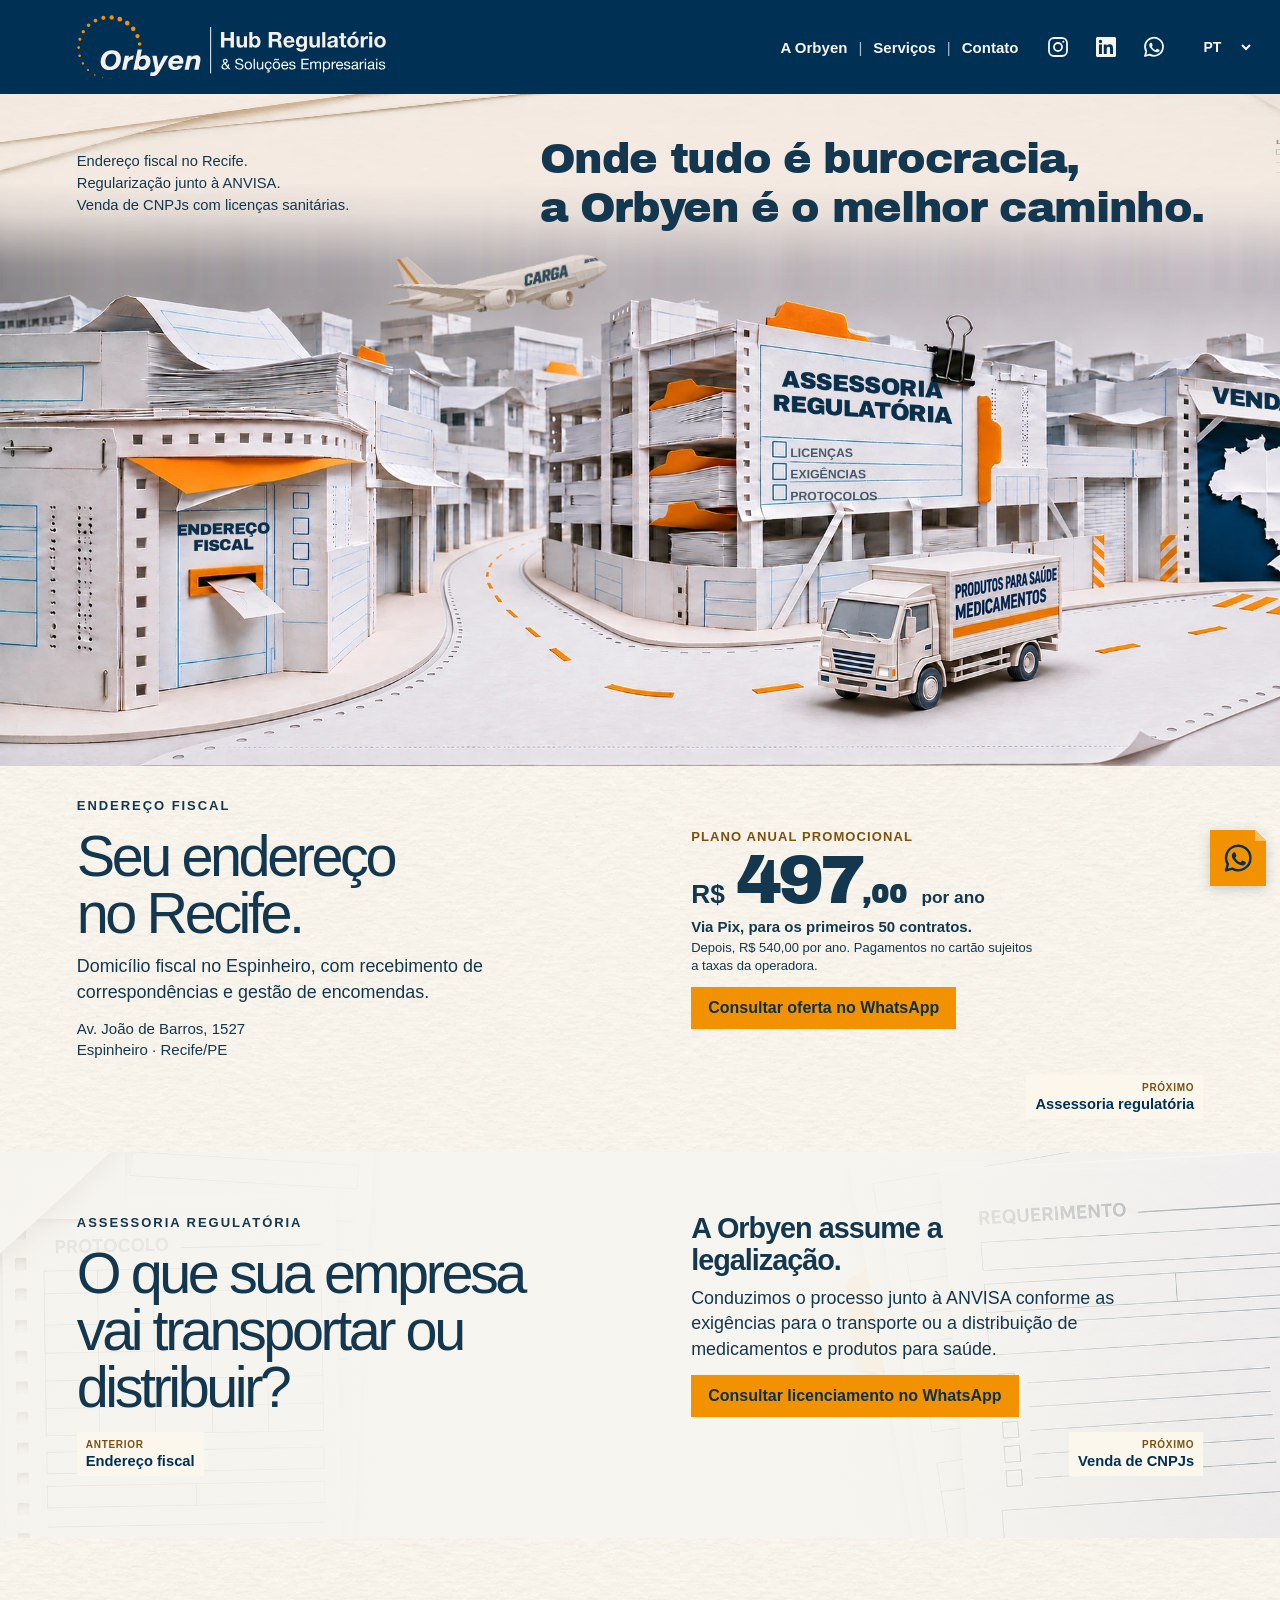
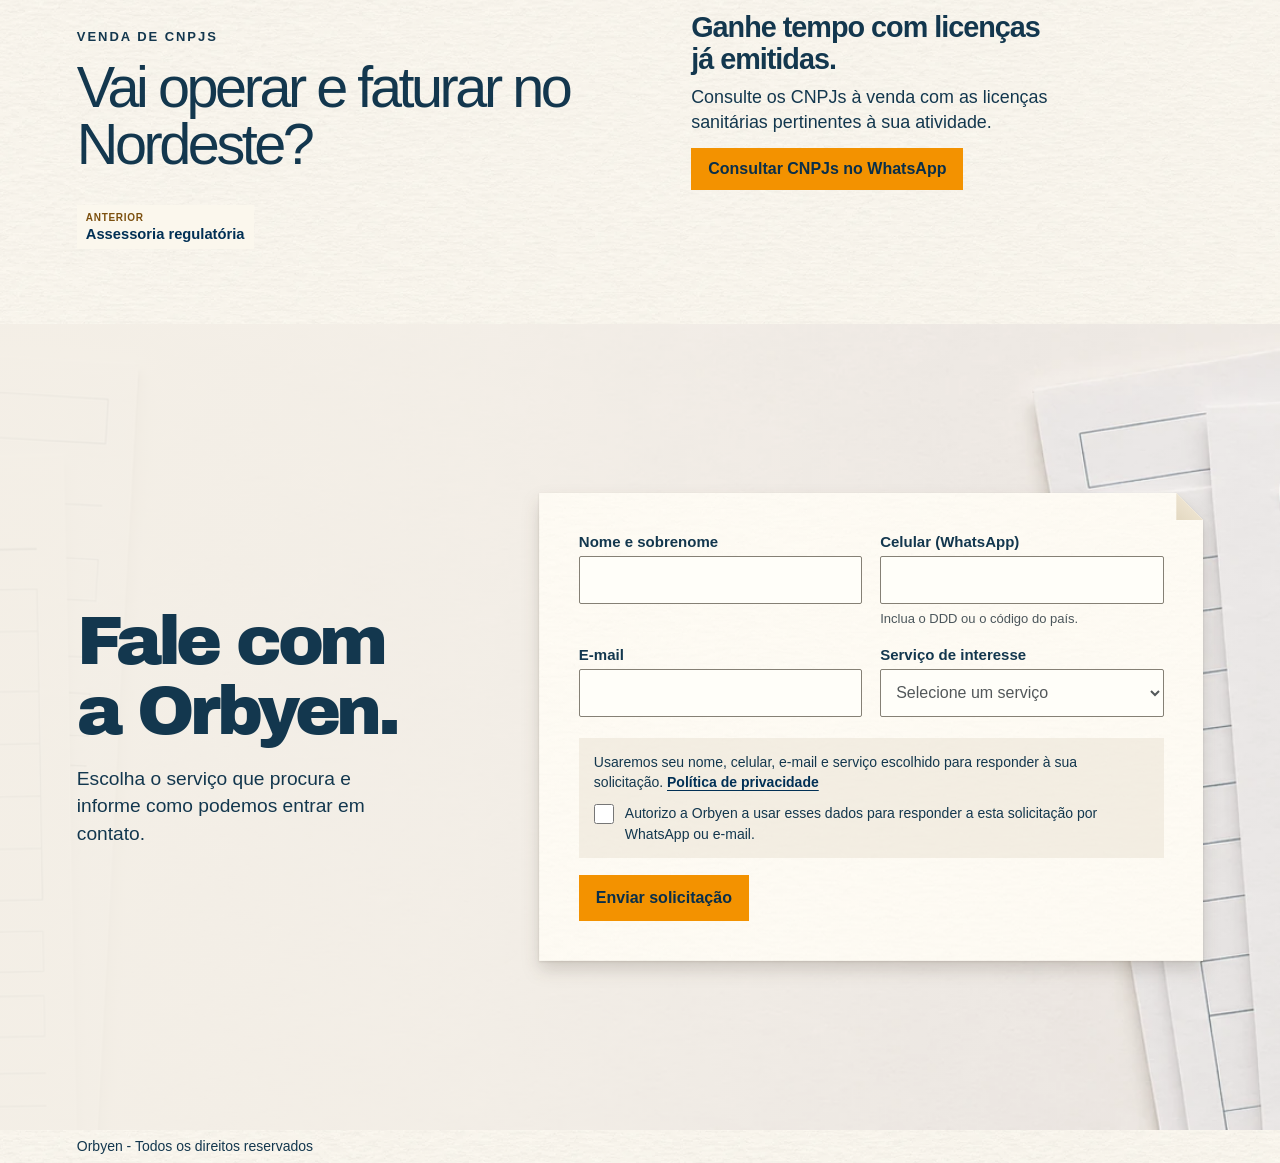
==== site/index.html @ 6ce4efe4 "Prepara publicação da nova página da Orbyen" ====
<!doctype html>
<html lang="pt-BR">
<head>
<meta charset="utf-8">
<meta name="viewport" content="width=device-width,initial-scale=1">
<meta name="theme-color" content="#f6f4ee">
<title data-i18n="pageTitle">Orbyen | Hub Regulatório &amp; Soluções Empresariais</title>
<link rel="preload" as="font" type="font/ttf" crossorigin href="./archivo-black.ttf">
<link rel="preload" as="image" href="./cidade-testeira-limpa.webp">
<link rel="stylesheet" href="./percurso.css?v=whatsapp-flutuante">
<link rel="stylesheet" href="./contato.css">
<script src="./idiomas.js?v=whatsapp-flutuante" defer></script>
<script src="./percurso.js?v=ceu-de-papel" defer></script>
<script src="./contato.js" defer></script>
<link rel="icon" href="./assets/arco.svg" type="image/svg+xml">
<meta name="description" content="Endereço fiscal no Recife. Regularização junto à ANVISA. Venda de CNPJs com licenças sanitárias.">
<meta property="og:type" content="website">
<meta property="og:locale" content="pt_BR">
<meta property="og:site_name" content="Orbyen">
<meta property="og:title" content="Orbyen | Hub Regulatório &amp; Soluções Empresariais">
<meta property="og:description" content="Endereço fiscal no Recife. Regularização junto à ANVISA. Venda de CNPJs com licenças sanitárias.">
<meta property="og:url" content="https://orbyen.com.br/">
<meta property="og:image" content="https://orbyen.com.br/assets/orbyen-cidade-de-papel.jpg">
<meta property="og:image:type" content="image/jpeg">
<meta property="og:image:width" content="2172">
<meta property="og:image:height" content="724">
<meta property="og:image:alt" content="Ilustração da cidade de papel da Orbyen.">
</head>
<body id="inicio">
<header class="mast">
  <div class="wrap">
    <a class="mast-home" href="#inicio" aria-label="Orbyen, voltar ao início" data-i18n-aria="homeLabel"><img src="./orbyen-horizontal.svg" width="323" height="67" alt="Orbyen, Hub Regulatório &amp; Soluções Empresariais" data-i18n-alt="brandAlt"></a>
  </div>
  <button class="mast-menu-toggle" type="button" aria-label="Menu de navegação" data-i18n-aria="menuToggle" aria-controls="mast-menu" aria-expanded="false" hidden>
    <span aria-hidden="true"></span><span aria-hidden="true"></span><span aria-hidden="true"></span>
  </button>
  <div class="mast-menu" id="mast-menu">
    <nav class="mast-links" aria-label="Menu principal" data-i18n-aria="mainMenu">
      <a href="#a-orbyen" data-i18n="about">A Orbyen</a>
      <span aria-hidden="true">|</span>
      <a href="#endereco" data-i18n="services">Serviços</a>
      <span aria-hidden="true">|</span>
      <a href="#contato" data-i18n="contact">Contato</a>
    </nav>
    <nav class="social" aria-label="Redes sociais e contato" data-i18n-aria="socialMenu">
      <a href="https://www.instagram.com/orbyenbr/" target="_blank" rel="noopener noreferrer" aria-label="Instagram da Orbyen" data-i18n-aria="instagramLabel">
        <svg viewBox="0 0 24 24" fill="none" stroke="currentColor" stroke-width="1.8" aria-hidden="true">
          <rect x="3" y="3" width="18" height="18" rx="5"/>
          <circle cx="12" cy="12" r="4"/><circle cx="17.35" cy="6.8" r="1.05" fill="currentColor" stroke="none"/>
        </svg>
      </a>
      <a href="https://www.linkedin.com/company/orbyen/" target="_blank" rel="noopener noreferrer" aria-label="LinkedIn da Orbyen" data-i18n-aria="linkedinLabel">
        <svg viewBox="0 0 24 24" fill="currentColor" aria-hidden="true">
          <path d="M20.45 2H3.55C2.69 2 2 2.68 2 3.52v16.96c0 .84.69 1.52 1.55 1.52h16.9c.86 0 1.55-.68 1.55-1.52V3.52c0-.84-.69-1.52-1.55-1.52ZM7.93 19.04H4.97V9.49h2.96v9.55ZM6.45 8.19a1.72 1.72 0 1 1 0-3.44 1.72 1.72 0 0 1 0 3.44Zm12.59 10.85h-2.96v-4.65c0-1.11-.02-2.54-1.55-2.54-1.55 0-1.79 1.21-1.79 2.46v4.73H9.78V9.49h2.84v1.31h.04a3.11 3.11 0 0 1 2.8-1.54c2.99 0 3.58 1.97 3.58 4.53v5.25Z"/>
        </svg>
      </a>
      <a href="https://wa.me/5581992944641" target="_blank" rel="noopener noreferrer" aria-label="WhatsApp da Orbyen" data-i18n-aria="whatsappLabel">
        <svg viewBox="0 0 24 24" aria-hidden="true">
          <g id="whatsapp-icon">
            <path d="M21 11.8a9 9 0 0 1-13.4 7.86L3 21l1.31-4.58A9 9 0 1 1 21 11.8Z" fill="none" stroke="currentColor" stroke-width="1.8" stroke-linejoin="round"/>
            <path d="M9.2 7.13c-.2-.45-.33-.46-.57-.46h-.49c-.23 0-.58.09-.87.4-.3.33-1.12 1.1-1.12 2.68 0 1.59 1.15 3.12 1.31 3.33.16.21 2.2 3.34 5.35 4.68 2.62 1.11 3.17.91 3.74.85.57-.06 1.85-.76 2.11-1.5s.26-1.38.18-1.51c-.08-.14-.29-.22-.61-.38-.32-.16-1.86-.92-2.15-1.03-.29-.11-.5-.16-.72.16s-.83 1.03-1.01 1.25c-.19.21-.37.24-.7.08-.32-.16-1.35-.5-2.57-1.6-.95-.85-1.59-1.89-1.77-2.21-.19-.32-.02-.49.14-.65.14-.14.32-.38.48-.56.16-.18.21-.32.32-.53.1-.21.05-.4-.03-.56l-1.02-2.44Z" fill="currentColor" transform="translate(2.3 2.25) scale(.81)"/>
          </g>
        </svg>
      </a>
    </nav>
  </div>
  <label class="language-picker" hidden>
    <select id="idioma" aria-label="Idioma da página" data-i18n-aria="language">
      <option value="pt">PT</option>
      <option value="en">EN</option>
      <option value="es">ES</option>
    </select>
  </label>
</header>
<main>
<div class="intro-surface">
  <div class="mobile-opening">
    <div class="mobile-city">
      <img class="mobile-cargo" src="./cargueiro-carga.webp" alt="" aria-hidden="true" width="655" height="177">
      <a class="mobile-city-link mobile-fiscal" href="#endereco" data-i18n-aria="fiscal" aria-label="Endereço fiscal"><span><span data-i18n="fiscalSign1">ENDEREÇO</span><br><span data-i18n="fiscalSign2">FISCAL</span></span></a>
      <a class="mobile-city-link mobile-regulatory" href="#assessoria" data-i18n-aria="regulatory" aria-label="Assessoria regulatória"><span><span data-i18n="regulatorySign1">ASSESSORIA</span><br><span data-i18n="regulatorySign2">REGULATÓRIA</span></span></a>
      <ul class="mobile-checks" aria-hidden="true">
        <li data-i18n="licenses">Licenças</li>
        <li data-i18n="requirements">Exigências</li>
        <li data-i18n="filings">Protocolos</li>
      </ul>
      <a class="mobile-city-link mobile-companies" href="#cnpjs" data-i18n-aria="companies" aria-label="Venda de CNPJs"><span data-i18n="companiesSign">VENDA DE CNPJ</span></a>
      <div class="mobile-truck-copy" aria-hidden="true">
        <span data-i18n="truckDevices">Produtos para saúde</span>
        <span data-i18n="truckMedicines">Medicamentos</span>
      </div>
    </div>
  </div>
<div class="intro wrap" id="a-orbyen" tabindex="-1">
<p>
  <span data-i18n="introFiscal">Endereço fiscal no Recife.</span>
  <span data-i18n="introRegulatory">Regularização junto à ANVISA.</span>
  <span data-i18n="introCompanies">Venda de CNPJs com licenças sanitárias.</span>
</p>
<h1><span data-i18n="hero1">Onde tudo é burocracia,</span><br> <span data-i18n="hero2">a Orbyen é o melhor caminho.</span></h1>
</div>
<img class="cargo-plane" src="./cargueiro-carga.webp" alt="" aria-hidden="true" width="655" height="177">
</div>
<div class="tour">
<div class="sticky">
<figure class="lens" aria-label="Cidade construída de documentos. Uma rua de papel contínuo, com margens perfuradas e sinalização laranja, liga a correspondência e os formulários à expedição. Na rua, um caminhão traz os dizeres Produtos para saúde e Medicamentos. Outro está na doca, ao lado de um mapa do Brasil com o Nordeste em laranja." data-i18n-aria="cityLabel">
<div class="world">
<img src="./cidade-testeira-limpa.webp" width="2172" height="724" alt="" fetchpriority="high" draggable="false">
<img class="truck-lettering truck-lettering-en" src="./caminhao-en.png" width="170" height="111" alt="" aria-hidden="true">
<img class="truck-lettering truck-lettering-es" src="./caminhao-es.png" width="170" height="111" alt="" aria-hidden="true">
<a class="facade-link fiscal-sign" href="#endereco"><span><span data-i18n="fiscalSign1">ENDEREÇO</span><br><span data-i18n="fiscalSign2">FISCAL</span></span></a>
<a class="facade-link regulatory-sign" href="#assessoria"><span><span data-i18n="regulatorySign1">ASSESSORIA</span><br><span data-i18n="regulatorySign2">REGULATÓRIA</span></span></a>
<ul class="ink" aria-label="Itens de assessoria regulatória" data-i18n-aria="checklistLabel">
  <li data-i18n="licenses">Licenças</li>
  <li data-i18n="requirements">Exigências</li>
  <li data-i18n="filings">Protocolos</li>
</ul>
<a class="facade-link cnpj-sign" href="#cnpjs" data-i18n="companiesSign">VENDA DE CNPJ</a>
</div>
</figure>
</div>
<div class="chapters">
<section class="chapter" tabindex="-1" id="endereco">
  <div class="wrap spread fiscal-spread">
    <div>
      <p class="label" data-i18n="fiscal">Endereço fiscal</p>
      <h2><span data-i18n="fiscalTitle1">Seu endereço</span><br> <span data-i18n="fiscalTitle2">no Recife.</span></h2>
      <div class="body fiscal-details">
        <p data-i18n="fiscalBody">Domicílio fiscal no Espinheiro, com recebimento de correspondências e gestão de encomendas.</p>
        <address>Av. João de Barros, 1527<br>Espinheiro · Recife/PE</address>
      </div>
    </div>
    <div class="fiscal-offer">
      <p class="offer-kicker" data-i18n="fiscalOfferLabel">Plano anual promocional</p>
      <p class="offer-value"><span class="offer-currency">R$</span> <strong>497<span class="offer-cents" data-i18n="fiscalOfferCents">,00</span></strong> <span class="offer-period" data-i18n="fiscalOfferPeriod">por ano</span></p>
      <p class="offer-conditions" data-i18n="fiscalOfferConditions">Via Pix, para os primeiros 50 contratos.</p>
      <p class="offer-terms" data-i18n="fiscalOfferTerms">Depois, R$ 540,00 por ano. Pagamentos no cartão sujeitos a taxas da operadora.</p>
      <a class="contact" href="https://wa.me/5581992944641?text=Ol%C3%A1%2C%20Thiago!%20Vi%20no%20site%20da%20Orbyen%20o%20plano%20anual%20de%20endere%C3%A7o%20fiscal%20por%20R%24%20497%2C00%20via%20Pix.%20Gostaria%20de%20saber%20se%20a%20promo%C3%A7%C3%A3o%20ainda%20est%C3%A1%20dispon%C3%ADvel%20e%20como%20contratar." target="_blank" rel="noopener noreferrer" data-i18n-wa="fiscalMessage" data-i18n="fiscalButton">Consultar oferta no WhatsApp</a>
    </div>
    <nav class="service-nav" aria-label="Navegação entre serviços" data-i18n-aria="serviceNavigation">
      <a href="#assessoria" rel="next">
        <span class="service-direction" data-i18n="nextService">Próximo</span>
        <span data-i18n="regulatory">Assessoria regulatória</span>
      </a>
    </nav>
  </div>
</section>
<section class="chapter" tabindex="-1" id="assessoria">
  <div class="wrap spread service-spread">
    <div>
      <p class="label" data-i18n="regulatory">Assessoria regulatória</p>
      <h2 data-i18n="regulatoryTitle">O que sua empresa vai transportar ou distribuir?</h2>
    </div>
    <div class="service-summary">
      <p class="service-benefit" data-i18n="regulatoryBenefit">A Orbyen assume a legalização.</p>
      <p class="body" data-i18n="regulatoryBody">Conduzimos o processo junto à ANVISA conforme as exigências para o transporte ou a distribuição de medicamentos e produtos para saúde.</p>
      <a class="contact" href="https://wa.me/5581992944641?text=Ol%C3%A1%2C%20Thiago%21%20Vi%20no%20site%20da%20Orbyen%20o%20servi%C3%A7o%20de%20assessoria%20regulat%C3%B3ria.%20Gostaria%20de%20conversar%20sobre%20a%20legaliza%C3%A7%C3%A3o%20da%20minha%20opera%C3%A7%C3%A3o%20de%20transporte%20ou%20distribui%C3%A7%C3%A3o%20junto%20%C3%A0%20ANVISA." target="_blank" rel="noopener noreferrer" data-i18n-wa="regulatoryMessage" data-i18n="regulatoryButton">Consultar licenciamento no WhatsApp</a>
    </div>
    <nav class="service-nav" aria-label="Navegação entre serviços" data-i18n-aria="serviceNavigation">
      <a href="#endereco" rel="prev">
        <span class="service-direction" data-i18n="previousService">Anterior</span>
        <span data-i18n="fiscal">Endereço fiscal</span>
      </a>
      <a href="#cnpjs" rel="next">
        <span class="service-direction" data-i18n="nextService">Próximo</span>
        <span data-i18n="companies">Venda de CNPJs</span>
      </a>
    </nav>
  </div>
</section>
<section class="chapter" tabindex="-1" id="cnpjs">
  <div class="wrap spread service-spread">
    <div>
      <p class="label" data-i18n="companies">Venda de CNPJs</p>
      <h2 data-i18n="companiesTitle">Vai operar e faturar no Nordeste?</h2>
    </div>
    <div class="service-summary">
      <p class="service-benefit" data-i18n="companiesBenefit">Ganhe tempo com licenças já emitidas.</p>
      <p class="body" data-i18n="companiesBody">Consulte os CNPJs à venda com as licenças sanitárias pertinentes à sua atividade.</p>
      <a class="contact" href="https://wa.me/5581992944641?text=Ol%C3%A1%2C%20Thiago%21%20Vi%20no%20site%20da%20Orbyen%20a%20venda%20de%20CNPJs%20com%20licen%C3%A7as%20sanit%C3%A1rias%20para%20operar%20no%20Nordeste.%20Gostaria%20de%20consultar%20a%20disponibilidade%20para%20a%20minha%20atividade." target="_blank" rel="noopener noreferrer" data-i18n-wa="companiesMessage" data-i18n="companiesButton">Consultar CNPJs no WhatsApp</a>
    </div>
    <nav class="service-nav" aria-label="Navegação entre serviços" data-i18n-aria="serviceNavigation">
      <a href="#assessoria" rel="prev">
        <span class="service-direction" data-i18n="previousService">Anterior</span>
        <span data-i18n="regulatory">Assessoria regulatória</span>
      </a>
    </nav>
  </div>
</section>
</div>
</div>
<section class="contact-section" id="contato" tabindex="-1" aria-labelledby="contato-titulo">
  <div class="wrap contact-layout">
    <div class="contact-intro">
      <h2 id="contato-titulo" data-i18n="contactTitle">Fale com a Orbyen.</h2>
      <p data-i18n="contactIntro">Escolha o serviço que procura e informe como podemos entrar em contato.</p>
    </div>
    <form class="contact-form" id="form-contato" method="post">
      <div class="form-fields">
        <div class="field">
          <label for="nome" data-i18n="name">Nome e sobrenome</label>
          <input id="nome" name="nome" type="text" autocomplete="name" maxlength="120" required>
        </div>
        <div class="field">
          <label for="celular" data-i18n="phone">Celular (WhatsApp)</label>
          <input id="celular" name="celular" type="tel" autocomplete="tel" inputmode="tel" maxlength="28" aria-describedby="celular-ajuda" required>
          <small id="celular-ajuda" data-i18n="phoneHelp">Inclua o DDD ou o código do país.</small>
        </div>
        <div class="field">
          <label for="email" data-i18n="email">E-mail</label>
          <input id="email" name="email" type="email" autocomplete="email" maxlength="254" required>
        </div>
        <div class="field">
          <label for="frente" data-i18n="serviceChoice">Serviço de interesse</label>
          <select id="frente" name="frente" required>
            <option value="" disabled selected data-i18n="choose">Selecione um serviço</option>
            <option value="endereco-fiscal" data-i18n="fiscal">Endereço fiscal</option>
            <option value="assessoria-regulatoria" data-i18n="regulatory">Assessoria regulatória</option>
            <option value="venda-de-cnpjs" data-i18n="companiesChoice">Venda de CNPJs com licenças sanitárias</option>
          </select>
        </div>
      </div>
      <div class="form-privacy">
        <p><span data-i18n="contactPrivacy">Usaremos seu nome, celular, e-mail e serviço escolhido para responder à sua solicitação.</span> <a href="./privacidade.html" data-i18n-link target="_blank" rel="noopener noreferrer"><span data-i18n="privacy">Política de privacidade</span><span class="sr-only" data-i18n="newTab"> (abre em nova aba)</span></a></p>
        <label class="form-consent">
          <input type="checkbox" name="consentimento" value="contato" required>
          <span data-i18n="consent">Autorizo a Orbyen a usar esses dados para responder a esta solicitação por WhatsApp ou e-mail.</span>
        </label>
      </div>
      <div class="form-actions">
        <button class="contact" type="submit" disabled>Testar envio</button>
        <p class="form-note" id="form-status" role="status">Prévia local. Use dados fictícios para testar o formulário.</p>
      </div>
    </form>
  </div>
</section>
</main>
<footer>
  <p class="wrap" data-i18n="footer">Orbyen - Todos os direitos reservados</p>
</footer>
<a class="whatsapp-float" href="https://wa.me/5581992944641?text=Ol%C3%A1%21%20Cheguei%20pelo%20site%20da%20Orbyen." target="_blank" rel="noopener noreferrer"
   aria-label="WhatsApp da Orbyen" data-i18n-aria="whatsappLabel" data-i18n-wa="websiteMessage">
  <svg viewBox="0 0 24 24" aria-hidden="true"><use href="#whatsapp-icon"/></svg>
</a>
</body></html>
---- site/percurso.css ----
@font-face { font-family:"Archivo Black"; src:url("./archivo-black.ttf") format("truetype"); font-style:normal; font-weight:400; font-display:swap; }
:root {
  --ink:#13374e; --navy:#013055; --orange:#f39200; --paper:#f7f5ef;
  --documents:url("./formularios-de-papel.webp");
  --paper-grain:url("./fibra-de-papel.webp");
  --paper-light:linear-gradient(#f7f5ef66,#f7f5ef66),var(--paper-grain);
  --paper-shaded:linear-gradient(#e2dbcba0,#e2dbcba0),var(--paper-grain);
  --mast-brand-h:94px; --mast-links-h:0px; --mast-h:calc(var(--mast-brand-h) + var(--mast-links-h)); --logo-w:309px; --preferred-lens-h:clamp(210px,49svh,650px); --preferred-hero-h:max(var(--preferred-lens-h),68svh); --photo-extra:54px;
  font-family:"Helvetica Neue",Arial,sans-serif; color:var(--ink); background:var(--paper);
  -webkit-font-smoothing:antialiased;
}
* { box-sizing:border-box; }
body,figure,h1,h2,p { margin:0; }
body { background-color:var(--paper); background-image:var(--paper-light); background-size:auto,680px; }
.wrap { width:min(88%,1430px); margin-inline:auto; }
.mast { --header-edge:clamp(16px,2vw,28px); position:sticky; top:0; z-index:4; background:var(--navy); }
.mast .wrap { display:flex; align-items:center; min-height:var(--mast-h); padding-block-end:var(--mast-links-h); }
.mast-home { display:block; max-width:100%; }
.mast img { display:block; width:var(--logo-w); min-width:0; height:auto; }
.mast-menu { position:absolute; inset-block:0; inset-inline-end:calc(var(--header-edge) + 78px); display:flex; align-items:center; gap:18px; }
.language-picker {
  position:absolute;
  inset-inline-end:var(--header-edge);
  top:calc((var(--mast-brand-h) - 44px) / 2);
}
.language-picker select {
  width:64px;
  height:44px;
  border:0;
  padding-inline:9px 5px;
  color:var(--paper);
  background:transparent;
  color-scheme:dark;
  font:650 14px "Helvetica Neue",Arial,sans-serif;
  cursor:pointer;
}
.language-picker select:focus-visible { outline:2px solid var(--orange); outline-offset:2px; }
.social { display:flex; align-items:center; gap:4px; }
.mast-links { display:flex; align-items:center; gap:11px; white-space:nowrap; font-size:15px; }
.mast-links a { display:inline-flex; align-items:center; min-height:44px; color:var(--paper); text-decoration:none; font-weight:550; }
.mast-links a:hover,.mast-links a:focus-visible { color:var(--orange); }
.mast-links span { color:#adc0cd; }
.social a { display:grid; place-items:center; width:44px; height:44px; color:var(--paper); }
.social svg { display:block; width:24px; height:24px; }
.social a:hover,.social a:focus-visible { color:var(--orange); }
.social a:focus-visible { outline:2px solid var(--orange); outline-offset:-3px; }
.mobile-opening { display:none; }
.intro-surface {
  --cargo-width:clamp(195px,17.5vw,305px);
  --cargo-clearance:calc(var(--cargo-width) * .34 - 25px);
  position:relative;
  isolation:isolate;
  z-index:3;
  background:#eee8df;
}
.intro-surface::before,.intro-surface::after {
  content:"";
  position:absolute;
  z-index:-1;
  inset:0;
  background-repeat:no-repeat;
  background-size:var(--sky-width,100%) 100%;
  background-position:var(--sky-left,0px) top;
}
.intro-surface::before { background-image:url("./ceu-em-folhas-abertura.webp"); }
.intro-surface::after {
  inset-block-end:-4px;
  background-image:url("./ceu-da-cidade-com-fachadas.webp");
  mask-image:linear-gradient(to top,#000 0 4%,#000e 12%,#0009 24%,#0003 38%,transparent 54%);
}
.cargo-plane {
  position:absolute;
  left:30%;
  bottom:-29px;
  width:var(--cargo-width);
  opacity:.84;
  height:auto;
  transform:rotate(-3deg);
  pointer-events:none;
}
.intro { position:relative; z-index:1; scroll-margin-top:var(--mast-h); display:grid; grid-template-columns:minmax(0,1fr) minmax(0,2.8fr); grid-template-areas:"apoio chamada"; align-items:center; column-gap:5%; padding-block:clamp(32px,3.2vw,60px) max(clamp(32px,3.2vw,60px),var(--cargo-clearance)); }
h1,h2 { font-weight:510; letter-spacing:-.06em; line-height:.99; }
h1 { grid-area:chamada; justify-self:end; font-family:"Archivo Black","Arial Black",Arial,sans-serif; font-weight:400; font-size:clamp(28px,3.35vw,60px); line-height:1.14; letter-spacing:-.032em; text-wrap:balance; }
.intro p { grid-area:apoio; font-size:clamp(16px,1.28vw,20px); line-height:1.48; max-width:36ch; }
.intro p span { display:block; }
@media(min-width:1180px) {
  .intro { grid-template-columns:max-content minmax(0,1fr); column-gap:clamp(18px,2vw,34px); }
  .intro p { max-width:none; font-size:clamp(14px,1.15vw,18px); }
  .intro h1 { font-size:clamp(28px,3.35vw,56px); }
}
.tour {
  --opening-room:max(44px,calc(100svh - var(--mast-h) - var(--intro-h,0px) - 2px));
  --service-room:max(48px,calc(100svh - var(--mast-h) - var(--service-copy-h,0px) - 2px));
  --hero-h:min(calc(var(--preferred-hero-h) + var(--photo-extra)),var(--opening-room),var(--opening-max,100svh));
  --lens-h:min(calc(var(--preferred-lens-h) + var(--photo-extra)),var(--service-room),max(8px,calc(var(--hero-h) - var(--camera-entry,32px))));
}
.sticky { position:sticky; top:calc(var(--mast-h) + var(--lens-h) - var(--hero-h)); z-index:2; }
.lens { position:relative; height:var(--hero-h); width:100%; overflow:hidden; overflow:clip; background:#d5d2ce; touch-action:pan-y pinch-zoom; }
.world { position:absolute; inset:0; }
.world img { width:100%; height:100%; display:block; object-fit:cover; object-position:35% top; }
.ink,.facade-link { display:none; }
.live .world { width:2172px; height:724px; inset:auto; left:0; top:0; transform-origin:0 0; will-change:transform; container-type:inline-size; }
.live .world img { object-fit:fill; }

.desktop-paper-sky .intro-surface::before {
  background-image:url("./ceu-de-papel-desktop.webp");
  background-size:var(--sky-width,100%) var(--paper-sky-height,100%);
  background-position:var(--sky-left,0px) var(--paper-sky-top,0px);
}
.desktop-paper-sky .intro-surface::after { display:none; }
.desktop-paper-sky .lens { background:#f3e8dc; }
.live.desktop-paper-sky .world::before {
  content:"";
  position:absolute;
  inset:0;
  background:#f3e8dc url("./ceu-de-papel-desktop.webp") no-repeat 0 var(--paper-sky-offset,0px);
  background-size:100% var(--paper-sky-size,460px);
}
.live.desktop-paper-sky .world > img:first-child {
  position:relative;
  /* Skyline coordinates follow the 2172 by 724 city image. */
  clip-path:path(evenodd,"M 0 30 L 27 30 54 26 79 23 98 18 105 18 131 34 145 38 151 38 161 31 174 23 196 17 219 21 252 \
  26 278 30 307 35 346 39 366 42 384 40 404 37 420 53 426 51 438 48 463 45 490 43 525 53 529 56 \
  530 109 537 110 540 101 546 94 552 93 560 87 567 87 569 58 584 56 609 53 641 47 651 47 674 50 \
  675 45 685 47 703 51 707 54 708 70 721 70 750 67 774 64 785 64 808 69 836 75 858 79 874 83 875 \
  111 885 112 895 108 905 117 906 61 914 49 923 40 936 35 949 25 973 25 981 22 1008 27 1026 28 \
  1037 24 1054 25 1062 26 1068 31 1077 40 1079 60 1090 62 1100 62 1106 54 1113 54 1134 58 1148 \
  60 1149 51 1160 50 1166 38 1173 33 1180 27 1203 32 1232 38 1247 42 1259 44 Q 1270 45 1271 54 L \
  1275 68 Q 1277 75 1286 74 L 1300 72 1315 76 1335 79 1345 78 1360 80 1376 91 1385 98 1389 92 \
  1392 91 1397 95 1405 94 1419 97 1428 100 1448 103 1460 105 1465 107 1464 114 1475 113 1476 95 \
  1496 94 1514 93 1538 91 1567 85 1579 85 1595 89 1609 96 1611 99 1613 127 1621 124 1632 125 \
  1638 111 1662 108 1690 105 1706 104 1710 107 1711 117 1729 118 1743 117 1754 115 1764 113 1778 \
  111 1790 108 1806 105 1810 104 1812 83 1838 79 1867 75 1878 75 1893 81 1895 104 1915 103 1942 \
  99 1965 96 1992 93 2017 90 2030 92 2043 97 2059 99 2075 108 2087 115 2097 115 2098 146 2113 \
  144 2134 141 2142 143 2156 148 2172 152 L 2172 724 0 724 Z M 1427 99 L 1428 84 C 1428 77 1427 \
  72 1423 68 C 1419 63 1419 56 1423 51 C 1427 46 1434 45 1441 45 C 1449 45 1456 50 1460 57 C \
  1463 63 1462 70 1457 74 L 1453 77 C 1451 80 1450 83 1449 89 L 1448 102 Z M 1432.5 98.5 L 1434 \
  85 C 1434 77 1431 71 1427 66 C 1425 62 1424 57 1427 53 C 1432 48 1439 48 1444 49 C 1451 51 \
  1456 55 1458 61 C 1460 66 1456 71 1453 73 C 1447 77 1446 82 1445 89 L 1444 101 Z");
}

.world .truck-lettering {
  display:none;
  position:absolute;
  left:65.6998%;
  top:56.9061%;
  width:7.8269%;
  height:15.3315%;
  pointer-events:none;
}
html.live[lang="en"] .truck-lettering-en,
html.live[lang="es"] .truck-lettering-es { display:block; }
.live .facade-link {
  display:grid;
  place-content:center;
  position:absolute;
  text-align:center;
  font-family:"Archivo Black","Arial Black",Arial,sans-serif;
  line-height:1.02;
  letter-spacing:-.045em;
  color:#092f4a;
  text-decoration:none;
  transition:color .2s;
}
.facade-link:hover,.facade-link[aria-current] { color:#8b4400; }
.facade-link:focus-visible { outline:4px solid #a95800; outline-offset:2px; }
.fiscal-sign {
  left:12.35%;
  top:47.25%;
  width:6.15%;
  height:10.5%;
  font-size:1.1cqw;
  transform:skewY(-1.5deg);
}
.regulatory-sign {
  left:53%;
  top:16%;
  width:13.25%;
  height:14.8%;
  font-size:1.63cqw;
  transform:skewY(4.4deg);
}
.cnpj-sign {
  left:82.9%;
  top:22.2%;
  width:15.25%;
  height:6.6%;
  font-size:1.62cqw;
  transform:skewY(7deg);
}
html[lang="es"] .fiscal-sign { font-size:.99cqw; }
html[lang="en"] .regulatory-sign { font-size:1.47cqw; }
html[lang="en"] .cnpj-sign { font-size:1.19cqw; white-space:nowrap; }
.live .ink {
  display:grid;
  position:absolute;
  top:32.85%;
  left:54.65%;
  margin:0;
  padding:0;
  list-style:none;
  color:#314658;
  font-size:.85cqw;
  line-height:1.49cqw;
  font-weight:750;
  text-transform:uppercase;
  opacity:.88;
}
.chapter { min-height:calc(100svh - var(--mast-h) - var(--lens-h)); scroll-margin-top:calc(var(--mast-h) + var(--lens-h)); display:grid; align-content:center; }
#assessoria {
  background-color:#ece9df;
  background-image:linear-gradient(90deg,#f7f5efdd,#f7f5eff7 35%,#f7f5eff1 72%,#f7f5ef70),var(--documents);
  background-size:cover;
  background-position:center 65%;
}
.spread { display:grid; grid-template-columns:repeat(2,minmax(0,1fr)); gap:clamp(10px,1.7svh,20px) 8vw; padding-block:clamp(18px,3.5svh,44px); }
.service-nav {
  grid-column:1/-1;
  display:grid;
  grid-template-columns:repeat(2,minmax(0,1fr));
  gap:12px;
}
.service-nav a {
  display:flex;
  flex-direction:column;
  justify-content:center;
  min-height:44px;
  padding:4px 9px;
  color:var(--navy);
  background:#fbf7ed;
  text-decoration:none;
  font-size:clamp(13px,1.15vw,16px);
  font-weight:700;
  line-height:1.15;
}
.service-nav a[rel="prev"] { grid-column:1; justify-self:start; }
.service-nav a[rel="next"] { grid-column:2; justify-self:end; text-align:right; }
.service-nav a:only-child { grid-column:1/-1; }
.service-nav a:hover { background:#f1e7d5; }
.service-direction {
  margin-bottom:3px;
  color:#7c500f;
  font-size:10px;
  font-weight:750;
  letter-spacing:.07em;
  text-transform:uppercase;
}

.label { font-size:13px; font-weight:700; text-transform:uppercase; letter-spacing:.15em; margin-bottom:15px; }
h2 { font-size:clamp(38px,4.5vw,73px); max-width:16ch; }
.body { align-self:center; font-size:clamp(17px,1.4vw,22px); line-height:1.44; max-width:43ch; }
address { font-size: .84em; line-height:1.4; font-style:normal; margin-top:12px; }
.contact { display:inline-block; margin-top:18px; padding:12px 17px; background:var(--orange); color:#092f4a; text-decoration:none; font-weight:680; font-size:16px; }
#endereco .spread { align-items:center; }
.fiscal-details { margin-top:12px; }
.offer-kicker { color:#7c500f; font-size:13px; font-weight:750; letter-spacing:.085em; text-transform:uppercase; }
.offer-value { display:flex; align-items:baseline; flex-wrap:wrap; gap:0 .16em; margin:5px 0 7px; font-size:clamp(48px,5.4vw,82px); line-height:.9; }
.offer-currency,.offer-cents { font-size:.38em; font-weight:750; }
.offer-value strong { font-family:"Archivo Black","Arial Black",Arial,sans-serif; font-weight:400; letter-spacing:-.055em; }
.offer-cents { letter-spacing:0; }
.offer-period { font-size:.25em; font-weight:650; margin-inline-start:3px; white-space:nowrap; }
.offer-conditions { font-size:15px; font-weight:650; }
.offer-terms { margin-top:4px; max-width:48ch; font-size:13px; line-height:1.4; }
.fiscal-offer .contact { margin-top:12px; }
.service-spread { align-items:center; }
.service-benefit {
  max-width:22ch;
  font-size:clamp(22px,2.25vw,36px);
  font-weight:750;
  line-height:1.1;
  letter-spacing:-.035em;
}
.service-summary .body { margin-top:9px; }
.service-summary .contact { margin-top:12px; }
@media(max-width:800px) {
  .service-benefit { max-width:28ch; font-size:clamp(20px,4.5vw,24px); }
}
@media(max-height:510px) {
  .service-summary .body { margin-top:5px; }
  .service-summary .contact { margin-top:8px; padding-block:9px; }
}
@media(max-width:800px) {
  .fiscal-spread h2 br { display:none; }
  #endereco .fiscal-details { margin-top:9px; }
  .fiscal-details address { margin-top:7px; }
  .offer-value { font-size:clamp(41px,10vw,58px); }
  .offer-conditions { font-size:14px; }
}
@media(max-height:650px) {
  .offer-value { font-size:clamp(39px,7.8svh,60px); }
  .fiscal-offer .contact { margin-top:9px; }
}
a:focus-visible { outline:3px solid #a95800; outline-offset:3px; }
footer { padding-block:7px; font-size:14px; line-height:1.35; }

.whatsapp-float {
  --fold:11px;
  position:fixed;
  z-index:3;
  right:max(14px,calc(env(safe-area-inset-right) + 8px));
  bottom:max(14px,calc(env(safe-area-inset-bottom) + 8px));
  display:grid;
  place-items:center;
  width:clamp(46px,5vw,56px);
  aspect-ratio:1;
  isolation:isolate;
  color:var(--navy);
  filter:drop-shadow(0 3px 6px #092f4a38);
}
.whatsapp-float::before,
.whatsapp-float::after {
  content:"";
  position:absolute;
  z-index:-1;
  pointer-events:none;
}
.whatsapp-float::before {
  inset:0;
  background:var(--orange);
  clip-path:polygon(0 0,calc(100% - var(--fold)) 0,100% var(--fold),100% 100%,0 100%);
}
.whatsapp-float::after {
  top:0;
  right:0;
  width:var(--fold);
  aspect-ratio:1;
  background:#ffbf61;
  clip-path:polygon(0 0,100% 100%,0 100%);
}
.whatsapp-float:hover::before { background:#ffa415; }
.whatsapp-float:focus-visible { outline-color:var(--navy); }
.whatsapp-float svg { width:58%; height:58%; }

@media(max-width:980px) {
  :root { --mast-links-h:44px; }
  .mast-menu { inset-block-start:auto; inset-inline-end:var(--header-edge); height:var(--mast-links-h); gap:8px; }
  .mast-links { gap:5px; font-size:13px; }
}
@media(max-width:800px) {
  :root {
    --mast-brand-h:56px; --logo-w:218px;
    --preferred-lens-h:clamp(126px,23svh,213px); --preferred-hero-h:clamp(215px,44svh,395px); --photo-extra:48px;
  }
  .wrap { width:calc(100% - 32px); }
  .mast .wrap { width:calc(100% - 24px); }
  .mast img { max-width:100%; }
  .mast { --header-edge:12px; }
  .social { gap:0; }
  #assessoria {
    background-image:linear-gradient(90deg,#f7f5effa 42%,#f7f5efaa),var(--documents);
    background-position:right center;
  }
  .intro-surface { --cargo-width:185px; }
  .cargo-plane { left:auto; right:6%; }
  .intro { grid-template-columns:minmax(0,1fr); grid-template-areas:"apoio" "chamada"; row-gap:13px; padding-block:20px max(40px,var(--cargo-clearance)); }
  .intro h1 { justify-self:start; font-size:clamp(25px,7.15vw,44px); line-height:1.12; }
  .intro p { font-size:15px; line-height:1.48; max-width:none; }
  .intro br { display:none; }
  .chapter { align-content:start; }
  .spread { grid-template-columns:minmax(0,1fr); gap:12px; padding-block:16px; }
  .label { font-size:12px; margin-bottom:9px; }
  h2 { font-size:clamp(29px,7.55vw,48px); line-height:1.05; max-width:none; }
  .body { margin-top:13px; font-size:16px; line-height:1.47; }
  .contact { margin-top:15px; }
}
@media(max-width:360px) {
  .mast-menu { gap:6px; }
  .mast-links { gap:3px; font-size:12px; }
  .social a { width:38px; }
}
@media (min-width:801px) and (max-height:800px) {
  .intro { padding-block:clamp(12px,2svh,18px) max(clamp(12px,2svh,18px),var(--cargo-clearance)); }
  .chapter .spread { padding-block:clamp(12px,2.4svh,23px); }
  .chapter h2 { font-size:clamp(32px,min(4.5vw,8.1svh),73px); }
  .chapter .body { font-size:clamp(16px,min(1.4vw,3svh),22px); }
}
@media (max-width:420px) and (max-height:640px) {
  .chapter .spread { gap:9px; padding-block:12px; }
  .chapter h2 { font-size:clamp(26px,7.2vw,32px); }
  .chapter .body { margin-top:10px; line-height:1.44; }
  .chapter .contact { font-size:15px; padding-inline:12px; }
}
@media(max-width:360px) and (max-height:640px) {
  #endereco .spread { gap:6px; padding-block:8px; }
  #endereco .label { margin-bottom:4px; }
  #endereco .fiscal-details address { margin-top:4px; }
  #endereco .offer-value { margin-block:3px 4px; }
  #endereco .fiscal-offer .contact { margin-top:6px; }
}
@media(max-height:720px) { .tour { --camera-entry:18px; } }
@media(max-height:510px) {
  :root {
    --mast-brand-h:54px; --logo-w:212px;
    --preferred-lens-h:clamp(88px,25svh,127px); --preferred-hero-h:47svh; --photo-extra:44px;
  }
  .intro { padding-block:16px var(--cargo-clearance); }
  .intro h1 { font-size:clamp(25px,3.8vw,42px); }
  .chapter .spread { padding-block:9px 11px; }
  .chapter h2 { font-size:clamp(27px,3.6vw,40px); }
  #endereco .label { margin-bottom:9px; }
  #endereco .fiscal-details { margin-top:7px; }
}
@media(min-width:801px) and (max-height:510px) {
  .intro { grid-template-columns:minmax(0,1fr) minmax(0,1.75fr); column-gap:4%; }
  .intro h1 { font-size:clamp(25px,3.25vw,39px); }
}
@media(min-width:801px) and (max-width:980px) and (max-height:510px) {
  :root { --mast-links-h:0px; }
  .mast-menu { inset-block:0; inset-inline-end:calc(var(--header-edge) + 78px); height:auto; }
}
.mast-menu-toggle[hidden],.mast-menu-toggle { display:none; }
@media (max-width:800px), (max-width:980px) and (pointer:coarse) {
  :root.menu-ready {
    --mast-links-h:0px;
    --mast-brand-h:clamp(54px,12svh,64px);
  }
  .menu-ready .mast { --header-edge:12px; }
  .menu-ready .mast .wrap { width:calc(100% - 24px); }
  .menu-ready .mast-home { max-width:calc(100% - 108px); }
  .menu-ready .mast img { max-width:100%; }
  .menu-ready .language-picker { inset-inline-end:calc(var(--header-edge) + 51px); }
  .menu-ready .language-picker select { width:52px; }
  .menu-ready .mast-menu-toggle:not([hidden]) {
    position:absolute;
    inset-inline-end:var(--header-edge);
    top:calc((var(--mast-brand-h) - 44px) / 2);
    display:grid;
    place-content:center;
    gap:5px;
    width:44px;
    height:44px;
    padding:0;
    border:0;
    background:none;
    color:var(--paper);
    cursor:pointer;
    touch-action:manipulation;
  }
  .mast-menu-toggle span { width:22px; height:2px; background:currentColor; }
  .mast-menu-toggle[aria-expanded="true"] { color:var(--orange); }
  .mast-menu-toggle[aria-expanded="true"] span:first-child { transform:translateY(7px) rotate(45deg); }
  .mast-menu-toggle[aria-expanded="true"] span:nth-child(2) { visibility:hidden; }
  .mast-menu-toggle[aria-expanded="true"] span:last-child { transform:translateY(-7px) rotate(-45deg); }
  .mast-menu-toggle:focus-visible { outline:2px solid var(--orange); outline-offset:-2px; }
  .menu-ready .mast-menu {
    display:none;
    inset:100% 0 auto;
    height:auto;
    max-height:calc(100svh - var(--mast-h));
    overflow:auto;
    overscroll-behavior:contain;
    align-items:stretch;
    gap:9px;
    padding:8px 16px 14px;
    background:var(--navy);
    box-shadow:0 14px 22px #092f4a35;
  }
  .menu-ready .mast-menu-toggle[aria-expanded="true"] + .mast-menu { display:grid; }
  .menu-ready .mast-links { display:grid; font-size:18px; gap:0; }
  .menu-ready .mast-links a { padding-inline:4px; }
  .menu-ready .mast-links span { display:none; }
  .menu-ready .social a { width:44px; }
}
@media(prefers-reduced-motion:reduce) { .live .world { will-change:auto; } }

@media (max-width:800px), (max-width:980px) and (pointer:coarse) {
  .intro-surface { --cargo-width:clamp(90px,27vw,138px); }
  .intro { padding-block-end:clamp(57px,10svh,84px); }
  .intro-surface::after {
    mask-image:linear-gradient(to top,#000 0 4%,#0008 9%,transparent 15%);
  }
  .cargo-plane {
    left:50%;
    right:auto;
    bottom:17px;
    transform:translateX(-50%) rotate(-3deg);
  }


  .mobile-dedicated .intro-surface {
    --mobile-hero-h:calc(100svh - var(--mast-h));
    background:transparent;
  }
  .mobile-dedicated .intro-surface::before,
  .mobile-dedicated .intro-surface::after,
  .mobile-dedicated .cargo-plane { display:none; }
  .mobile-dedicated .mobile-opening {
    display:block;
    position:absolute;
    inset:0;
    overflow:hidden;
    background-color:#efeae3;
    background-image:var(--paper-light);
    background-size:auto,680px;
    opacity:var(--mobile-art-opacity,1);
  }
  .mobile-city {
    position:absolute;
    top:0;
    left:0;
    width:100%;
    aspect-ratio:941 / 1672;
    container-type:inline-size;
    isolation:isolate;
  }
  .mobile-city::before {
    content:"";
    position:absolute;
    z-index:-1;
    inset:0;
    background:url("./cidade-de-papel-mobile.webp") center / 100% 100% no-repeat;
    mask-image:linear-gradient(#000 calc(100% - 32px),transparent);
  }
  .mobile-dedicated .intro {
    min-height:var(--mobile-hero-h);
    grid-template-columns:minmax(0,1fr);
    grid-template-areas:"apoio" "chamada";
    align-content:start;
    width:85.2%;
    row-gap:clamp(8px,2.5vw,16px);
    padding-block:clamp(46px,14vw,118px) 0;
    pointer-events:none;
  }
  .mobile-dedicated .intro p,
  .mobile-dedicated .intro h1 { pointer-events:auto; }
  .mobile-dedicated .intro p { max-width:none; font-size:clamp(13px,3.45vw,18px); line-height:1.36; }
  .mobile-dedicated .intro h1 {
    justify-self:start;
    max-width:18ch;
    font-size:clamp(22px,7.4vw,54px);
    line-height:1.05;
  }
  html.mobile-dedicated[lang="en"] .intro { row-gap:clamp(4px,1.4vw,11px); }
  html.mobile-dedicated[lang="en"] .intro h1 {
    max-width:none;
    font-size:clamp(20px,6.4vw,48px);
    line-height:1.01;
  }
  .mobile-dedicated .intro br { display:none; }
  .mobile-dedicated .tour {
    --hero-h:min(calc(var(--preferred-lens-h) + var(--photo-extra) + 42px),max(112px,calc(var(--service-room) + 56px)));
    margin-block-start:calc(-1 * var(--hero-h));
  }
  .mobile-cargo {
    position:absolute;
    top:35.4%;
    left:40%;
    width:44%;
    height:auto;
    transform:rotate(-3deg);
    pointer-events:none;
  }
  .mobile-city-link {
    position:absolute;
    display:grid;
    place-items:center;
    text-align:center;
    text-decoration:none;
    color:#092f4a;
    font:400 2.05cqw/1.01 "Archivo Black","Arial Black",Arial,sans-serif;
    letter-spacing:-.032em;
  }
  .mobile-city-link::before {
    content:"";
    position:absolute;
    inset:50% auto auto 50%;
    width:max(100%,44px);
    height:max(100%,44px);
    transform:translate(-50%,-50%);
  }
  .mobile-city-link:focus-visible,
  .mobile-city-link:hover { color:#8b4400; }
  .mobile-fiscal { left:12.2%; top:60.9%; width:13.9%; height:3.5%; transform:skewY(-7deg); }
  .mobile-regulatory { left:46.5%; top:52.35%; width:12.9%; height:5%; font-size:1.82cqw; transform:skewY(4deg); }
  .mobile-companies { left:74.2%; top:55.1%; width:24%; height:2.45%; font-size:2.7cqw; transform:skewY(2deg); white-space:nowrap; }
  html[lang="en"] .mobile-companies { font-size:2.26cqw; }
  .mobile-checks {
    position:absolute;
    left:49.8%;
    top:58.35%;
    padding:0;
    margin:0;
    list-style:none;
    color:#314658;
    font-size:1.28cqw;
    line-height:2.99cqw;
    font-weight:700;
    text-transform:uppercase;
    transform:skewY(-4deg);
  }
  .mobile-truck-copy {
    position:absolute;
    left:62.6%;
    top:75.15%;
    width:6.6%;
    color:var(--navy);
    font-size:.9cqw;
    font-weight:800;
    line-height:1.08;
    text-transform:uppercase;
    transform:skewY(-20deg) scaleX(.89);
    transform-origin:left;
    pointer-events:none;
  }
  .mobile-truck-copy span { display:block; }
}

@media (orientation:landscape) and (max-height:510px) {
  .mobile-dedicated .mobile-opening {
    background:linear-gradient(90deg,#f4ebe1 45%,transparent 68%),url("./ceu-em-folhas-abertura.webp") center / cover;
  }
  .mobile-city {
    left:auto;
    right:4%;
    width:min(56%,calc(var(--mobile-hero-h) * 1.12));
    top:0;
    transform:translateY(-35%);
    mask-image:linear-gradient(90deg,transparent 0,#000 16%);
  }
  .mobile-cargo { top:36%; left:48%; }
  .mobile-dedicated .intro { width:88%; padding-block-start:28px; row-gap:10px; }
  .mobile-dedicated .intro p { max-width:26ch; font-size:16px; }
  .mobile-dedicated .intro h1,
  html.mobile-dedicated[lang="en"] .intro h1 { max-width:15ch; font-size:clamp(23px,4vw,33px); }
}

@media(prefers-reduced-motion:no-preference) { html { scroll-behavior:smooth; } }
---- site/contato.css ----
.contact-section {
  scroll-margin-top:var(--mast-h);
  min-height:calc(100svh - var(--mast-h));
  display:grid;
  align-items:center;
  padding-block:clamp(30px,5vw,80px);
  background-color:#ece6d9;
  background-image:linear-gradient(90deg,#f4efe6f2 3%,#f4efe6ca 37%,#eee7da55 74%),var(--documents);
  background-size:cover;
  background-position:center;
}
.contact-layout {
  display:grid;
  grid-template-columns:minmax(0,.75fr) minmax(0,1.25fr);
  align-items:center;
  gap:clamp(28px,5vw,88px);
}
.contact-intro h2 {
  max-width:11ch;
  font-family:"Archivo Black","Arial Black",Arial,sans-serif;
  font-size:clamp(36px,5.4vw,79px);
  font-weight:400;
  line-height:1.02;
  letter-spacing:-.065em;
  text-wrap:balance;
}
.contact-intro p {
  max-width:31ch;
  margin-top:18px;
  font-size:clamp(17px,1.5vw,22px);
  line-height:1.45;
}
.contact-form {
  --fold:clamp(18px,2.1vw,32px);
  position:relative;
  isolation:isolate;
  padding:clamp(24px,3.1vw,46px);
  filter:drop-shadow(0 9px 9px #30241426) drop-shadow(0 1px 1px #30241422);
}
.contact-form::before {
  content:"";
  position:absolute;
  z-index:-1;
  inset:0;
  background:linear-gradient(#fffcf5cf,#fffcf5cf),var(--paper-grain);
  clip-path:polygon(0 0,calc(100% - var(--fold)) 0,100% var(--fold),100% 100%,0 100%);
}
.contact-form::after {
  content:"";
  position:absolute;
  inset:0 0 auto auto;
  width:var(--fold);
  aspect-ratio:1;
  background:linear-gradient(42deg,#e3d8c1,#f6eddd);
  clip-path:polygon(0 0,100% 100%,0 100%);
  pointer-events:none;
}
.form-fields {
  display:grid;
  grid-template-columns:repeat(2,minmax(0,1fr));
  gap:18px 18px;
  align-items:start;
}
.field { display:grid; gap:6px; min-width:0; }
.field label { font-size:15px; font-weight:700; }
.field input,.field select {
  width:100%;
  min-width:0;
  min-height:48px;
  padding:8px 11px;
  border:1px solid #858075;
  border-radius:2px;
  background:#fffef9;
  color:var(--ink);
  font:inherit;
}
.field select { cursor:pointer; }
.field select:invalid { color:#53585a; }
.field select option { color:var(--ink); }
.field small,.form-note { font-size:13px; line-height:1.4; color:#4b565b; }
.form-privacy {
  margin-top:21px;
  padding:14px 15px;
  background:#eae3d58a;
  line-height:1.45;
  font-size:14px;
}
.form-privacy a,.privacy-page a { color:var(--navy); text-underline-offset:3px; }
.form-privacy a { font-weight:650; }
.form-consent { display:flex; align-items:flex-start; gap:11px; margin-top:11px; cursor:pointer; }
.form-consent input { flex:none; margin:1px 0 0; width:20px; height:20px; accent-color:var(--navy); }
.form-actions { display:flex; flex-wrap:wrap; align-items:center; gap:9px 15px; margin-top:17px; }
.contact-form .contact {
  cursor:pointer;
  border:0;
  margin:0;
  font-family:inherit;
  min-height:46px;
}
.contact-form .contact:disabled { opacity:.65; cursor:default; }
.contact-form .contact:hover:not(:disabled) { background:#ffa415; }
.contact-form :is(input,select,button):focus-visible { outline:2px solid #a95800; outline-offset:3px; }
.form-note { flex:1 1 180px; }
.form-note:empty { display:none; }
.sr-only { position:absolute; width:1px; height:1px; padding:0; overflow:hidden; clip-path:inset(50%); white-space:nowrap; }
.mast .privacy-mast { min-height:var(--mast-brand-h); padding-block-end:0; }
.privacy-page { max-width:760px; padding-block:clamp(28px,5vw,72px); font-size:16px; line-height:1.55; }
.privacy-page h1 { font-size:clamp(30px,5vw,52px); }
.privacy-page h2 { max-width:none; margin-top:26px; font-size:clamp(22px,3vw,29px); line-height:1.2; }
.privacy-page p { margin-block:8px 14px; }
.privacy-page .privacy-status { margin-top:18px; }
@media(max-width:800px) {
  .contact-section {
    background-image:linear-gradient(#f4efe6ea 0,#f4efe65c 59%,#eee7da88),var(--documents);
    background-position:72% top;
  }
  .contact-layout { grid-template-columns:1fr; gap:22px; }
  .contact-intro p { margin-top:9px; }
}
@media(max-width:580px) {
  .contact-section { padding-block:26px 34px; }
  .contact-form { padding:22px clamp(13px,4.5vw,24px); }
  .form-fields { grid-template-columns:1fr; gap:13px; }
  .form-privacy { padding:12px; }
  .form-actions .contact { width:100%; }
}
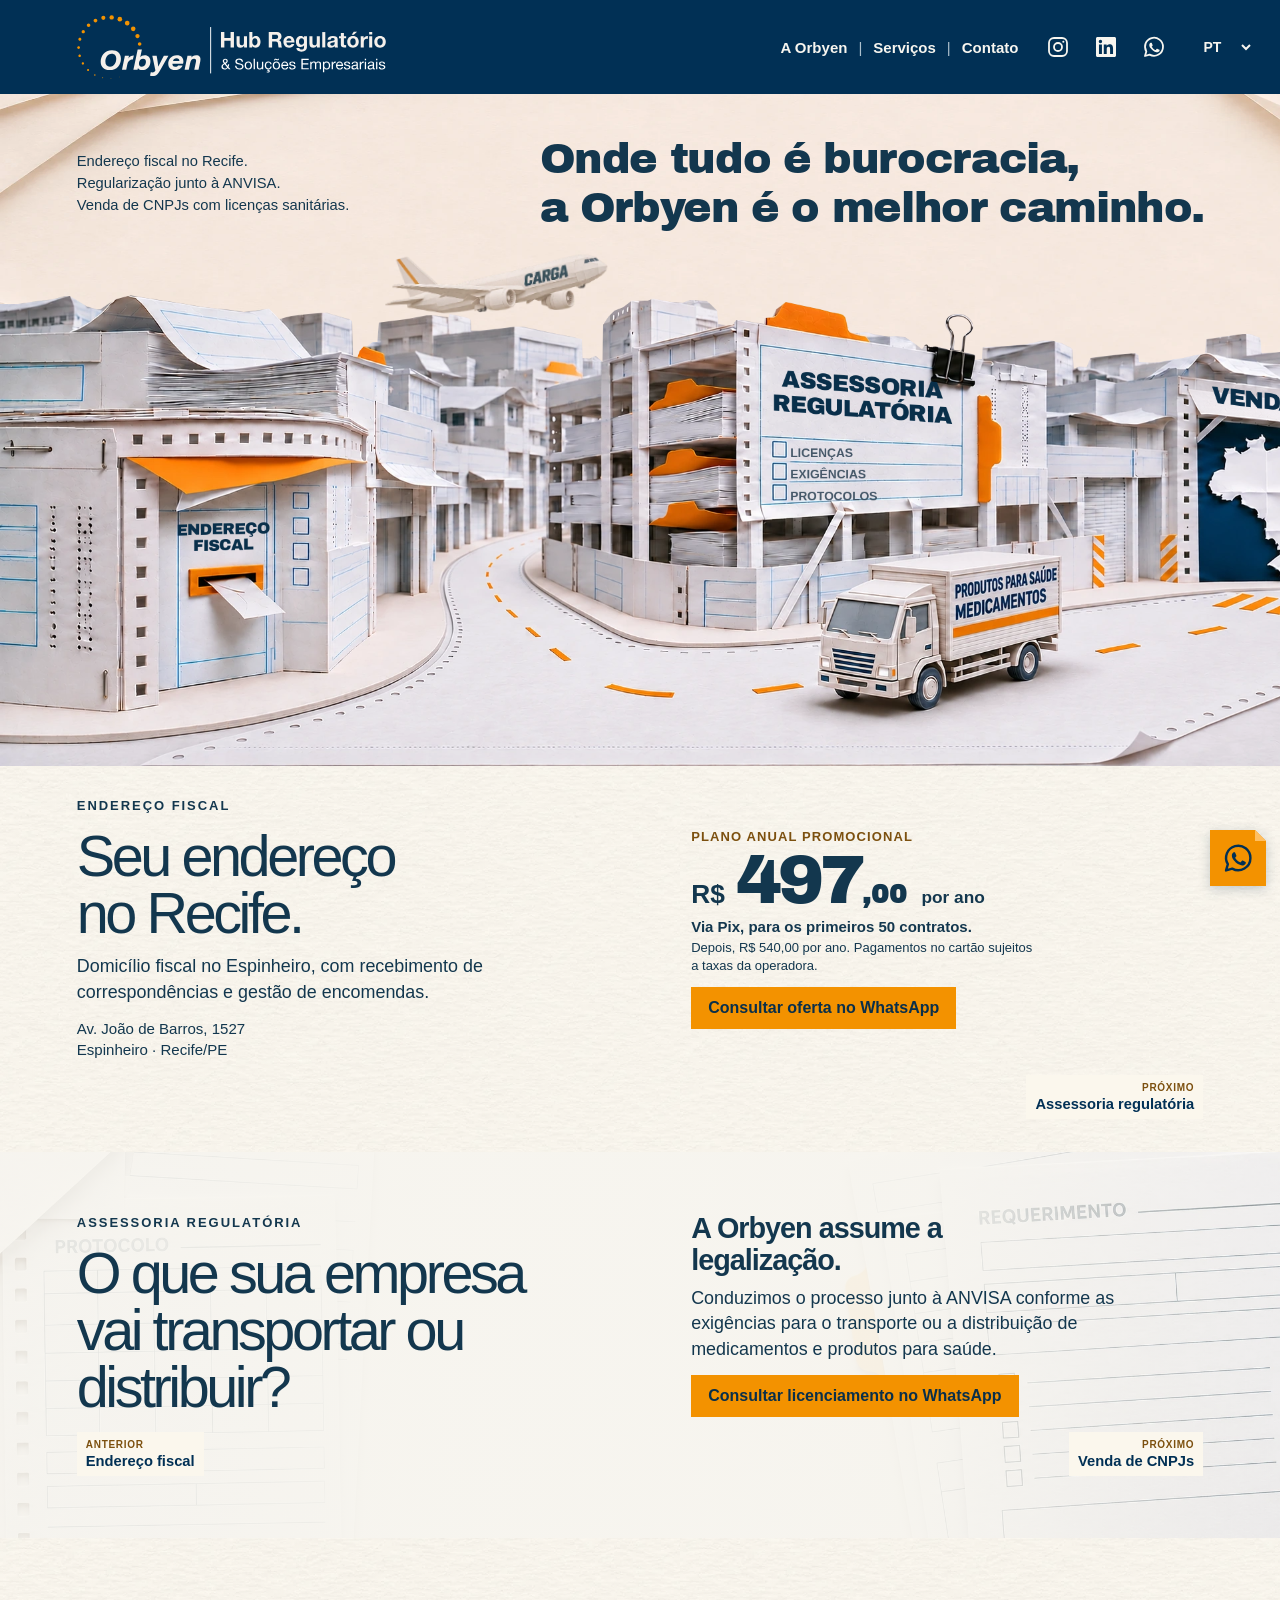
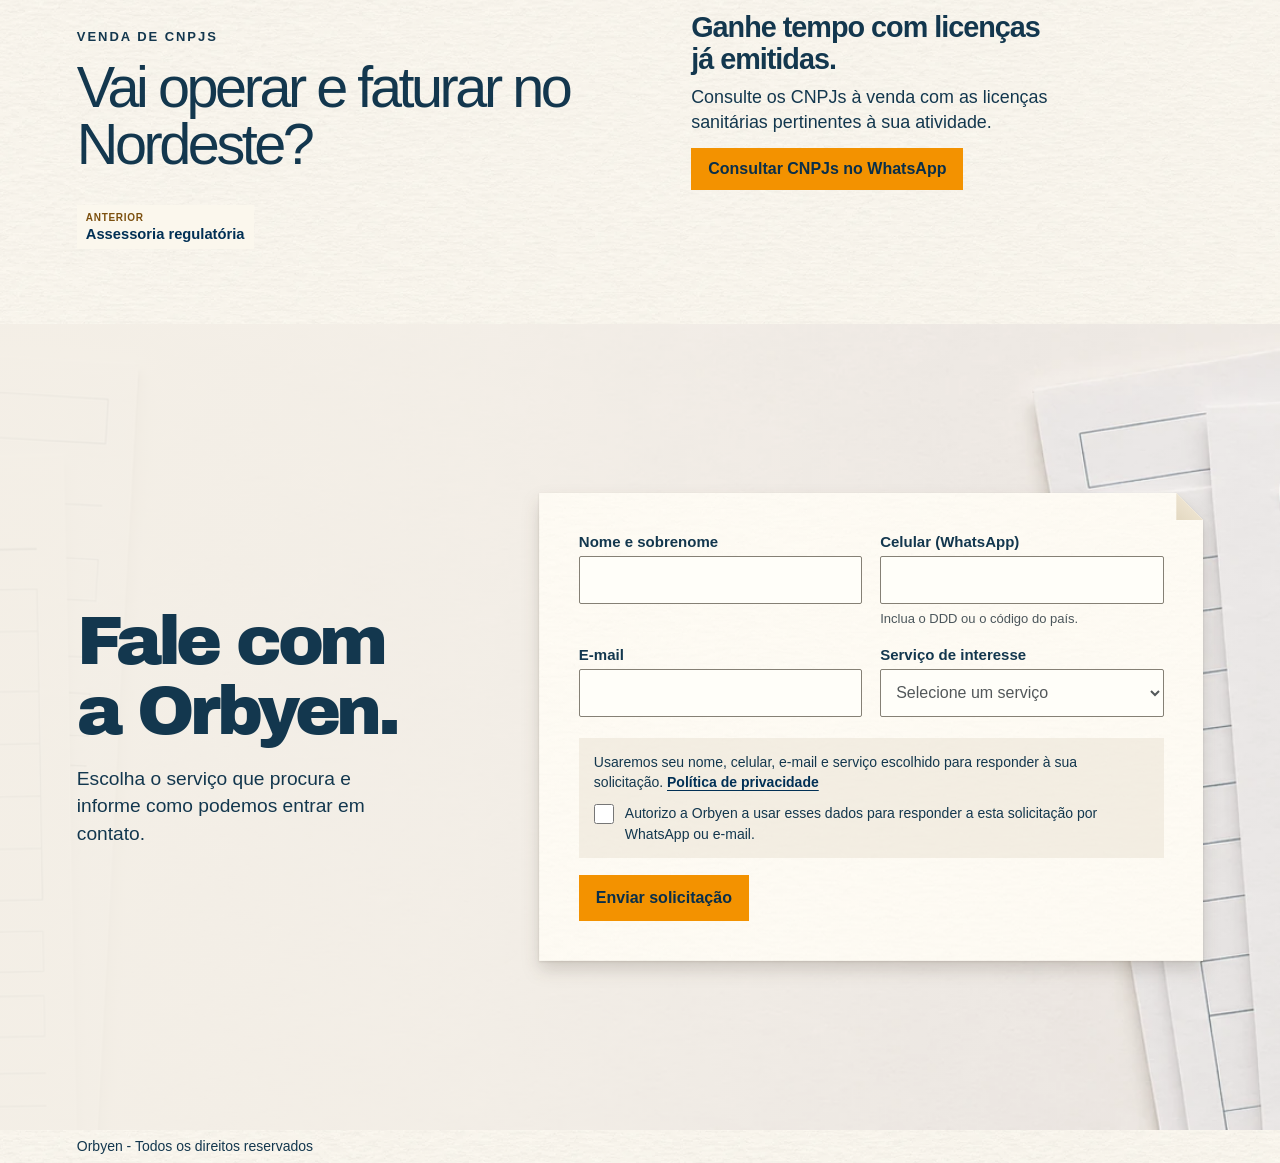
==== commit 4867471c: "Ativa o céu de papel por padrão no desktop" ====
--- a/site/index.html
+++ b/site/index.html
@@ -10,7 +10,7 @@
 <link rel="stylesheet" href="./percurso.css?v=whatsapp-flutuante">
 <link rel="stylesheet" href="./contato.css">
 <script src="./idiomas.js?v=whatsapp-flutuante" defer></script>
-<script src="./percurso.js?v=ceu-de-papel" defer></script>
+<script src="./percurso.js?v=ceu-de-papel-padrao" defer></script>
 <script src="./contato.js" defer></script>
 <link rel="icon" href="./assets/arco.svg" type="image/svg+xml">
 <meta name="description" content="Endereço fiscal no Recife. Regularização junto à ANVISA. Venda de CNPJs com licenças sanitárias.">
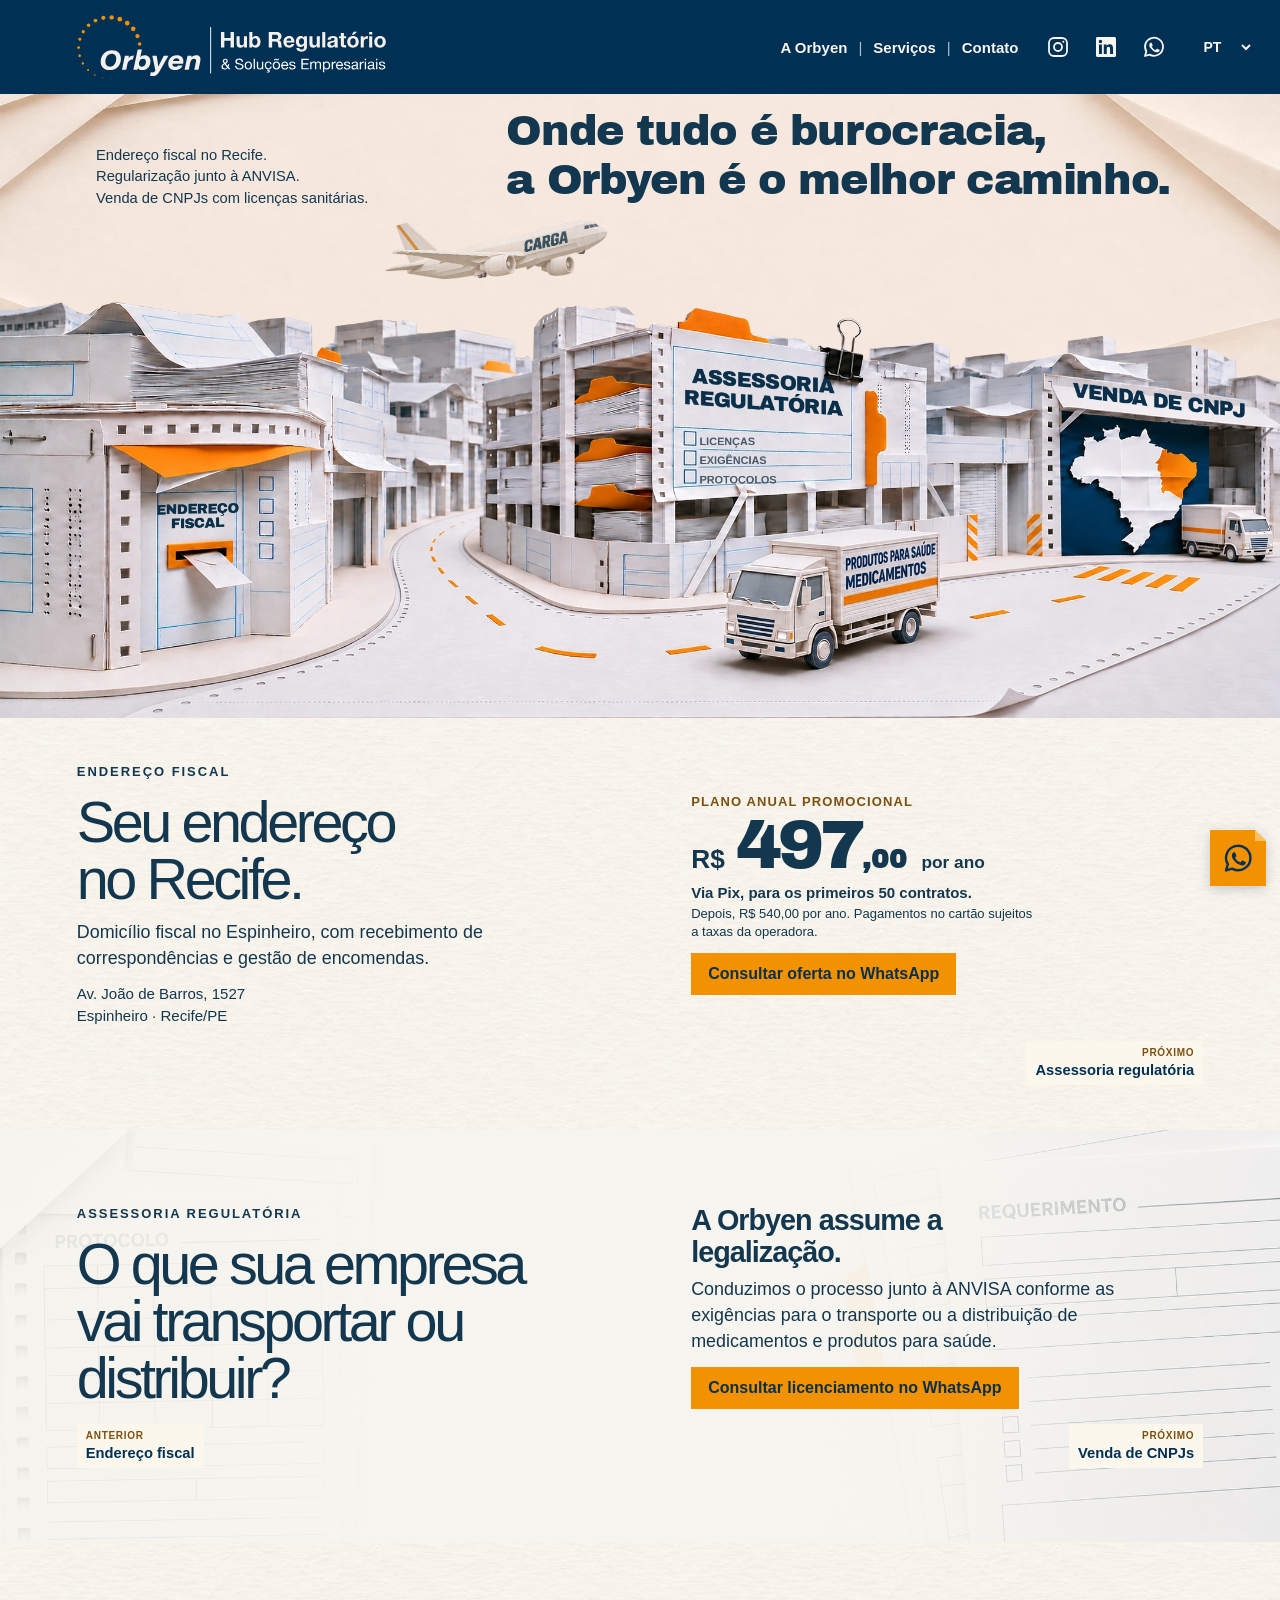
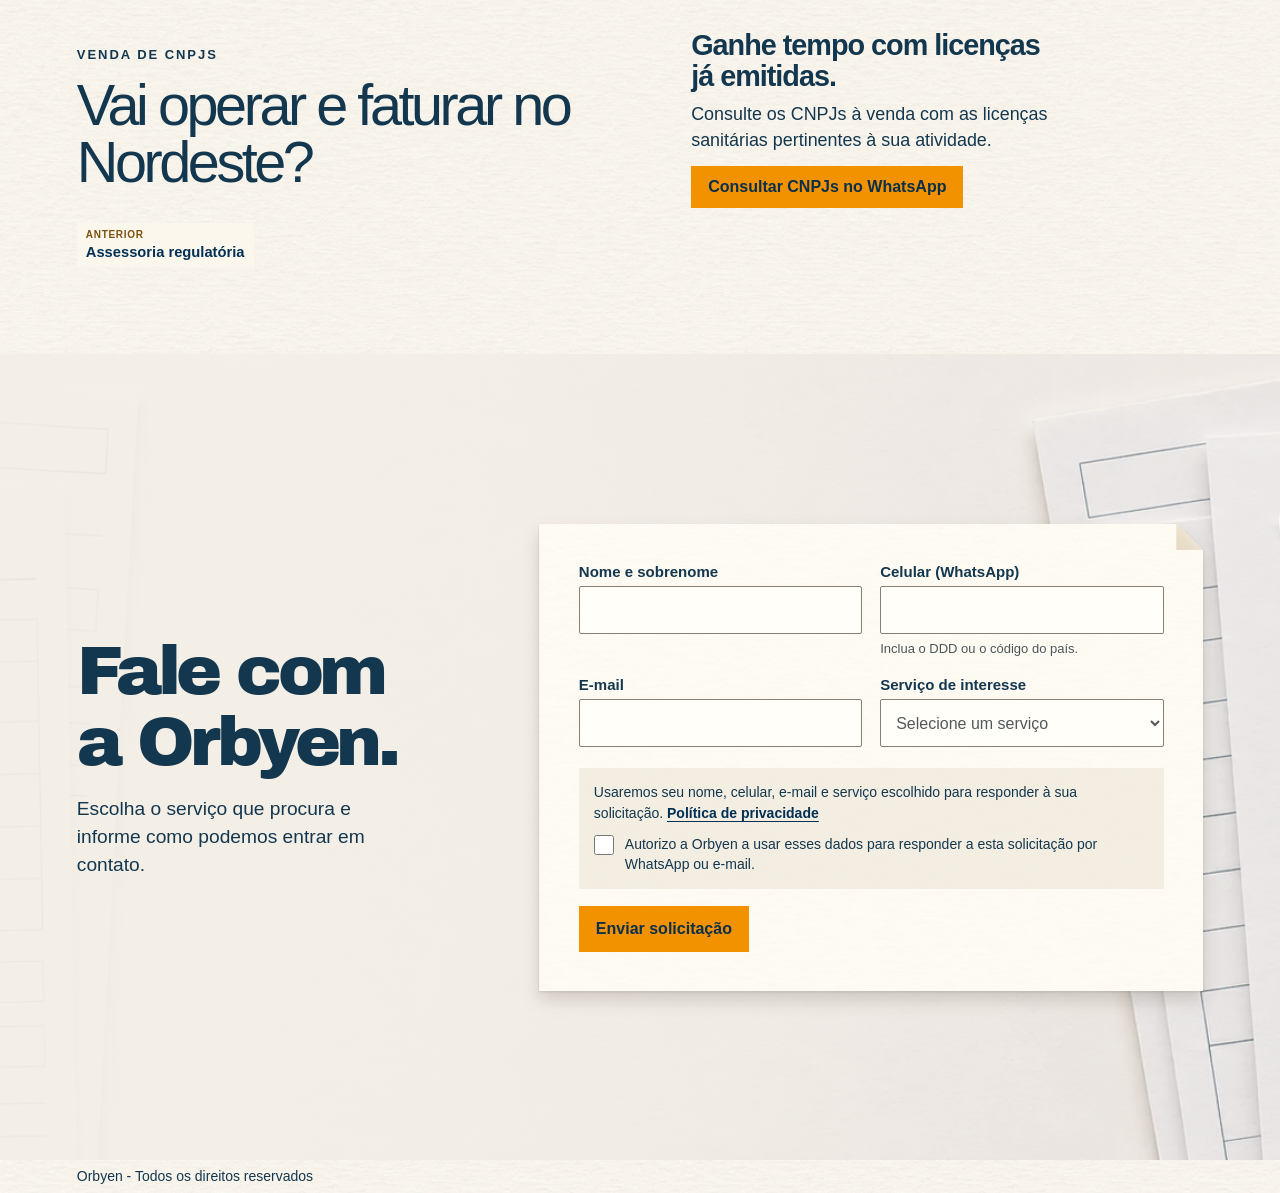
==== commit 6ca322a9: "Ajusta a abertura no computador para escalar por inteiro Texto de apoio, título e avião passam a ter" ====
--- a/site/index.html
+++ b/site/index.html
@@ -7,11 +7,12 @@
 <title data-i18n="pageTitle">Orbyen | Hub Regulatório &amp; Soluções Empresariais</title>
 <link rel="preload" as="font" type="font/ttf" crossorigin href="./archivo-black.ttf">
 <link rel="preload" as="image" href="./cidade-testeira-limpa.webp">
-<link rel="stylesheet" href="./percurso.css?v=whatsapp-flutuante">
+<link rel="stylesheet" href="./percurso.css?v=texto-fora-das-dobras">
 <link rel="stylesheet" href="./contato.css">
 <script src="./idiomas.js?v=whatsapp-flutuante" defer></script>
-<script src="./percurso.js?v=ceu-de-papel-padrao" defer></script>
+<script src="./percurso.js?v=texto-fora-das-dobras" defer></script>
 <script src="./contato.js" defer></script>
+<script src="./medicao.js" defer></script>
 <link rel="icon" href="./assets/arco.svg" type="image/svg+xml">
 <meta name="description" content="Endereço fiscal no Recife. Regularização junto à ANVISA. Venda de CNPJs com licenças sanitárias.">
 <meta property="og:type" content="website">
@@ -54,7 +55,7 @@
           <path d="M20.45 2H3.55C2.69 2 2 2.68 2 3.52v16.96c0 .84.69 1.52 1.55 1.52h16.9c.86 0 1.55-.68 1.55-1.52V3.52c0-.84-.69-1.52-1.55-1.52ZM7.93 19.04H4.97V9.49h2.96v9.55ZM6.45 8.19a1.72 1.72 0 1 1 0-3.44 1.72 1.72 0 0 1 0 3.44Zm12.59 10.85h-2.96v-4.65c0-1.11-.02-2.54-1.55-2.54-1.55 0-1.79 1.21-1.79 2.46v4.73H9.78V9.49h2.84v1.31h.04a3.11 3.11 0 0 1 2.8-1.54c2.99 0 3.58 1.97 3.58 4.53v5.25Z"/>
         </svg>
       </a>
-      <a href="https://wa.me/5581992944641" target="_blank" rel="noopener noreferrer" aria-label="WhatsApp da Orbyen" data-i18n-aria="whatsappLabel">
+      <a data-cta="menu" href="https://wa.me/5581992944641" target="_blank" rel="noopener noreferrer" aria-label="WhatsApp da Orbyen" data-i18n-aria="whatsappLabel">
         <svg viewBox="0 0 24 24" aria-hidden="true">
           <g id="whatsapp-icon">
             <path d="M21 11.8a9 9 0 0 1-13.4 7.86L3 21l1.31-4.58A9 9 0 1 1 21 11.8Z" fill="none" stroke="currentColor" stroke-width="1.8" stroke-linejoin="round"/>
@@ -135,7 +136,7 @@
       <p class="offer-value"><span class="offer-currency">R$</span> <strong>497<span class="offer-cents" data-i18n="fiscalOfferCents">,00</span></strong> <span class="offer-period" data-i18n="fiscalOfferPeriod">por ano</span></p>
       <p class="offer-conditions" data-i18n="fiscalOfferConditions">Via Pix, para os primeiros 50 contratos.</p>
       <p class="offer-terms" data-i18n="fiscalOfferTerms">Depois, R$ 540,00 por ano. Pagamentos no cartão sujeitos a taxas da operadora.</p>
-      <a class="contact" href="https://wa.me/5581992944641?text=Ol%C3%A1%2C%20Thiago!%20Vi%20no%20site%20da%20Orbyen%20o%20plano%20anual%20de%20endere%C3%A7o%20fiscal%20por%20R%24%20497%2C00%20via%20Pix.%20Gostaria%20de%20saber%20se%20a%20promo%C3%A7%C3%A3o%20ainda%20est%C3%A1%20dispon%C3%ADvel%20e%20como%20contratar." target="_blank" rel="noopener noreferrer" data-i18n-wa="fiscalMessage" data-i18n="fiscalButton">Consultar oferta no WhatsApp</a>
+      <a class="contact" data-cta="endereco-fiscal" href="https://wa.me/5581992944641?text=Ol%C3%A1%2C%20Thiago!%20Vi%20no%20site%20da%20Orbyen%20o%20plano%20anual%20de%20endere%C3%A7o%20fiscal%20por%20R%24%20497%2C00%20via%20Pix.%20Gostaria%20de%20saber%20se%20a%20promo%C3%A7%C3%A3o%20ainda%20est%C3%A1%20dispon%C3%ADvel%20e%20como%20contratar." target="_blank" rel="noopener noreferrer" data-i18n-wa="fiscalMessage" data-i18n="fiscalButton">Consultar oferta no WhatsApp</a>
     </div>
     <nav class="service-nav" aria-label="Navegação entre serviços" data-i18n-aria="serviceNavigation">
       <a href="#assessoria" rel="next">
@@ -154,7 +155,7 @@
     <div class="service-summary">
       <p class="service-benefit" data-i18n="regulatoryBenefit">A Orbyen assume a legalização.</p>
       <p class="body" data-i18n="regulatoryBody">Conduzimos o processo junto à ANVISA conforme as exigências para o transporte ou a distribuição de medicamentos e produtos para saúde.</p>
-      <a class="contact" href="https://wa.me/5581992944641?text=Ol%C3%A1%2C%20Thiago%21%20Vi%20no%20site%20da%20Orbyen%20o%20servi%C3%A7o%20de%20assessoria%20regulat%C3%B3ria.%20Gostaria%20de%20conversar%20sobre%20a%20legaliza%C3%A7%C3%A3o%20da%20minha%20opera%C3%A7%C3%A3o%20de%20transporte%20ou%20distribui%C3%A7%C3%A3o%20junto%20%C3%A0%20ANVISA." target="_blank" rel="noopener noreferrer" data-i18n-wa="regulatoryMessage" data-i18n="regulatoryButton">Consultar licenciamento no WhatsApp</a>
+      <a class="contact" data-cta="assessoria-regulatoria" href="https://wa.me/5581992944641?text=Ol%C3%A1%2C%20Thiago%21%20Vi%20no%20site%20da%20Orbyen%20o%20servi%C3%A7o%20de%20assessoria%20regulat%C3%B3ria.%20Gostaria%20de%20conversar%20sobre%20a%20legaliza%C3%A7%C3%A3o%20da%20minha%20opera%C3%A7%C3%A3o%20de%20transporte%20ou%20distribui%C3%A7%C3%A3o%20junto%20%C3%A0%20ANVISA." target="_blank" rel="noopener noreferrer" data-i18n-wa="regulatoryMessage" data-i18n="regulatoryButton">Consultar licenciamento no WhatsApp</a>
     </div>
     <nav class="service-nav" aria-label="Navegação entre serviços" data-i18n-aria="serviceNavigation">
       <a href="#endereco" rel="prev">
@@ -177,7 +178,7 @@
     <div class="service-summary">
       <p class="service-benefit" data-i18n="companiesBenefit">Ganhe tempo com licenças já emitidas.</p>
       <p class="body" data-i18n="companiesBody">Consulte os CNPJs à venda com as licenças sanitárias pertinentes à sua atividade.</p>
-      <a class="contact" href="https://wa.me/5581992944641?text=Ol%C3%A1%2C%20Thiago%21%20Vi%20no%20site%20da%20Orbyen%20a%20venda%20de%20CNPJs%20com%20licen%C3%A7as%20sanit%C3%A1rias%20para%20operar%20no%20Nordeste.%20Gostaria%20de%20consultar%20a%20disponibilidade%20para%20a%20minha%20atividade." target="_blank" rel="noopener noreferrer" data-i18n-wa="companiesMessage" data-i18n="companiesButton">Consultar CNPJs no WhatsApp</a>
+      <a class="contact" data-cta="venda-de-cnpjs" href="https://wa.me/5581992944641?text=Ol%C3%A1%2C%20Thiago%21%20Vi%20no%20site%20da%20Orbyen%20a%20venda%20de%20CNPJs%20com%20licen%C3%A7as%20sanit%C3%A1rias%20para%20operar%20no%20Nordeste.%20Gostaria%20de%20consultar%20a%20disponibilidade%20para%20a%20minha%20atividade." target="_blank" rel="noopener noreferrer" data-i18n-wa="companiesMessage" data-i18n="companiesButton">Consultar CNPJs no WhatsApp</a>
     </div>
     <nav class="service-nav" aria-label="Navegação entre serviços" data-i18n-aria="serviceNavigation">
       <a href="#assessoria" rel="prev">
@@ -238,7 +239,7 @@
 <footer>
   <p class="wrap" data-i18n="footer">Orbyen - Todos os direitos reservados</p>
 </footer>
-<a class="whatsapp-float" href="https://wa.me/5581992944641?text=Ol%C3%A1%21%20Cheguei%20pelo%20site%20da%20Orbyen." target="_blank" rel="noopener noreferrer"
+<a class="whatsapp-float" data-cta="flutuante" href="https://wa.me/5581992944641?text=Ol%C3%A1%21%20Cheguei%20pelo%20site%20da%20Orbyen." target="_blank" rel="noopener noreferrer"
    aria-label="WhatsApp da Orbyen" data-i18n-aria="whatsappLabel" data-i18n-wa="websiteMessage">
   <svg viewBox="0 0 24 24" aria-hidden="true"><use href="#whatsapp-icon"/></svg>
 </a>
--- a/site/percurso.css
+++ b/site/percurso.css
@@ -625,3 +625,41 @@
 }
 
 @media(prefers-reduced-motion:no-preference) { html { scroll-behavior:smooth; } }
+/* Desktop: headline, plane and skyline share the same full-bleed artwork width.
+   Preserve the image proportions; short screens can reveal the rest by scrolling. */
+.desktop-paper-sky .tour {
+  --hero-h:var(--opening-max,33.333vw);
+}
+.desktop-paper-sky .intro-surface { container-type:inline-size; }
+.desktop-paper-sky .intro {
+  display:block;
+  width:100%;
+  height:15.5cqw;
+  margin:0;
+  padding:0;
+}
+.desktop-paper-sky .intro p {
+  position:absolute;
+  top:3.95cqw;
+  left:7.5cqw;
+  width:32cqw;
+  max-width:none;
+  font-size:1.15cqw;
+  line-height:1.48;
+}
+.desktop-paper-sky .intro h1 {
+  position:absolute;
+  top:1cqw;
+  left:39.8cqw;
+  right:8.6cqw;
+  font-size:3.35cqw;
+  line-height:1.14;
+  text-wrap:nowrap;
+}
+html.desktop-paper-sky[lang="en"] .intro h1 { left:34.8cqw; right:14cqw; font-size:2.82cqw; }
+html.desktop-paper-sky[lang="es"] .intro h1 { left:36.8cqw; right:11.6cqw; }
+.desktop-paper-sky .cargo-plane {
+  left:30cqw;
+  bottom:1.05cqw;
+  width:17.5cqw;
+}
